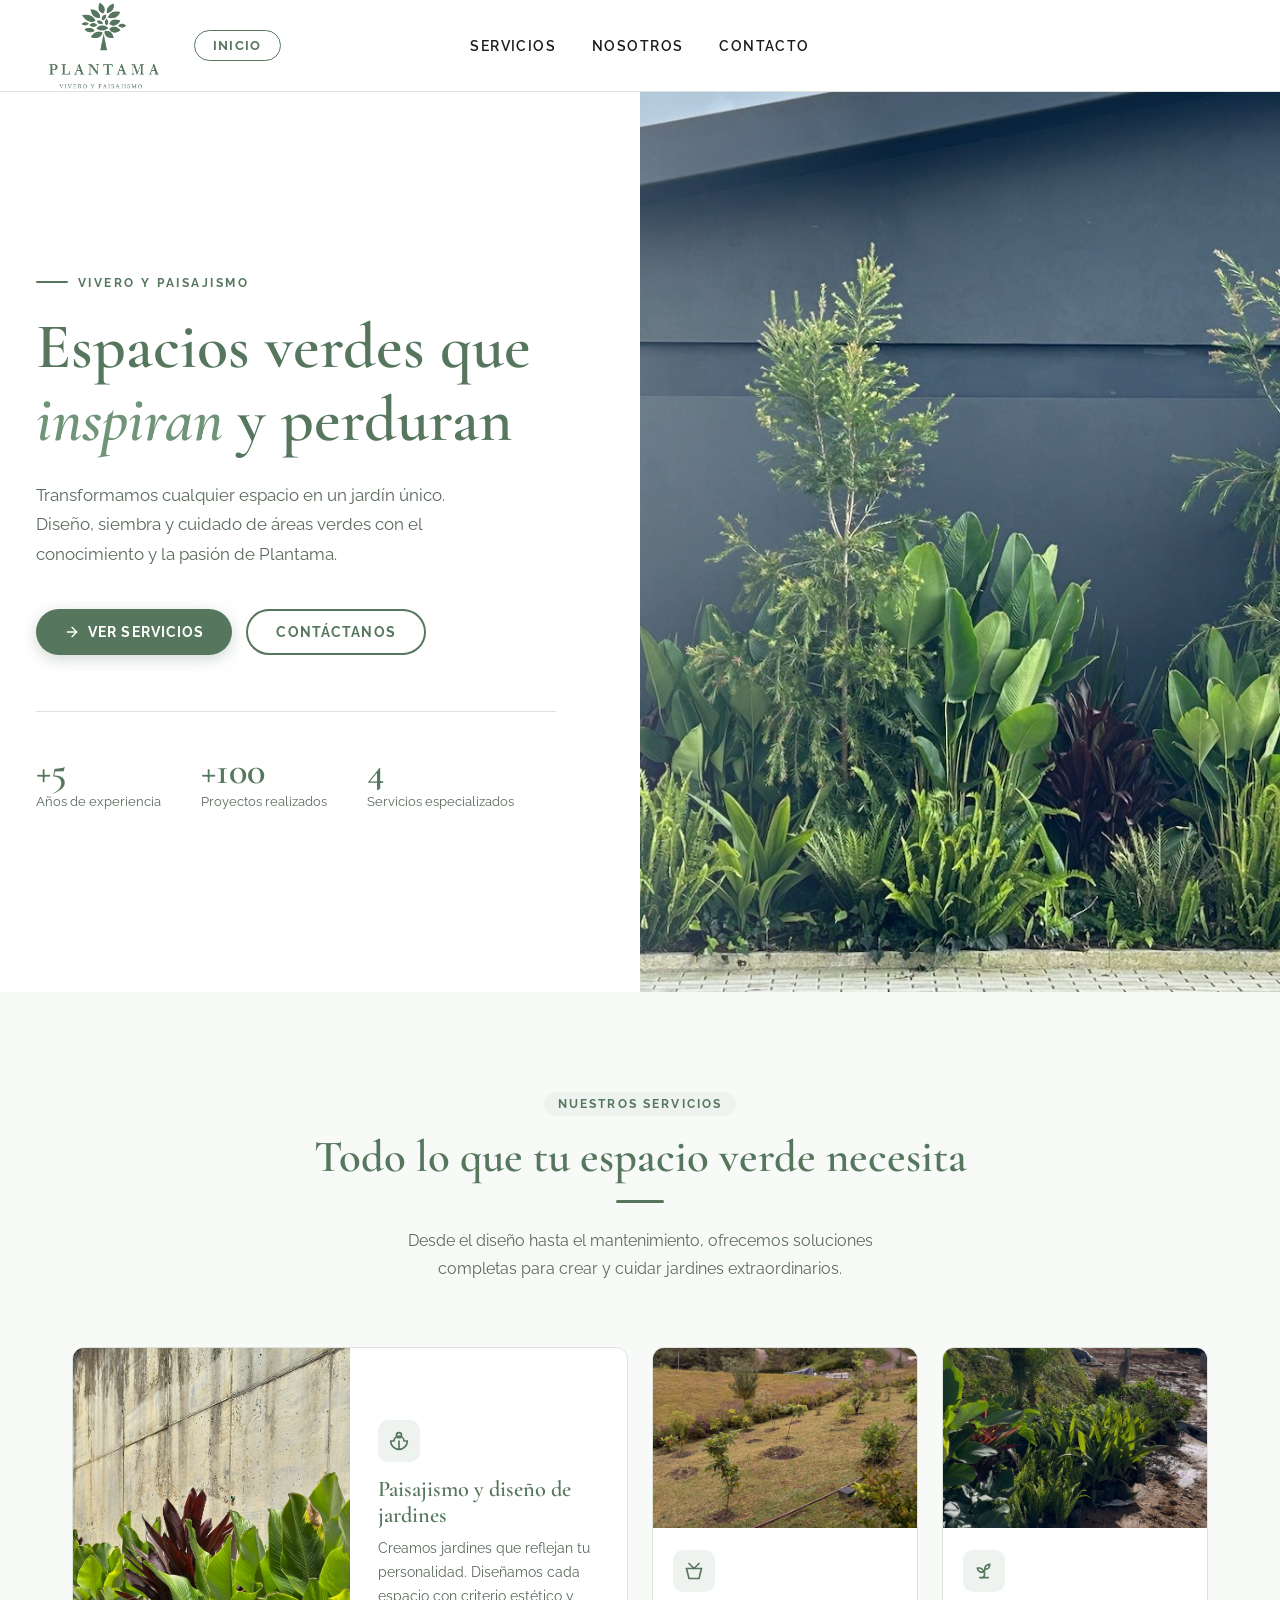
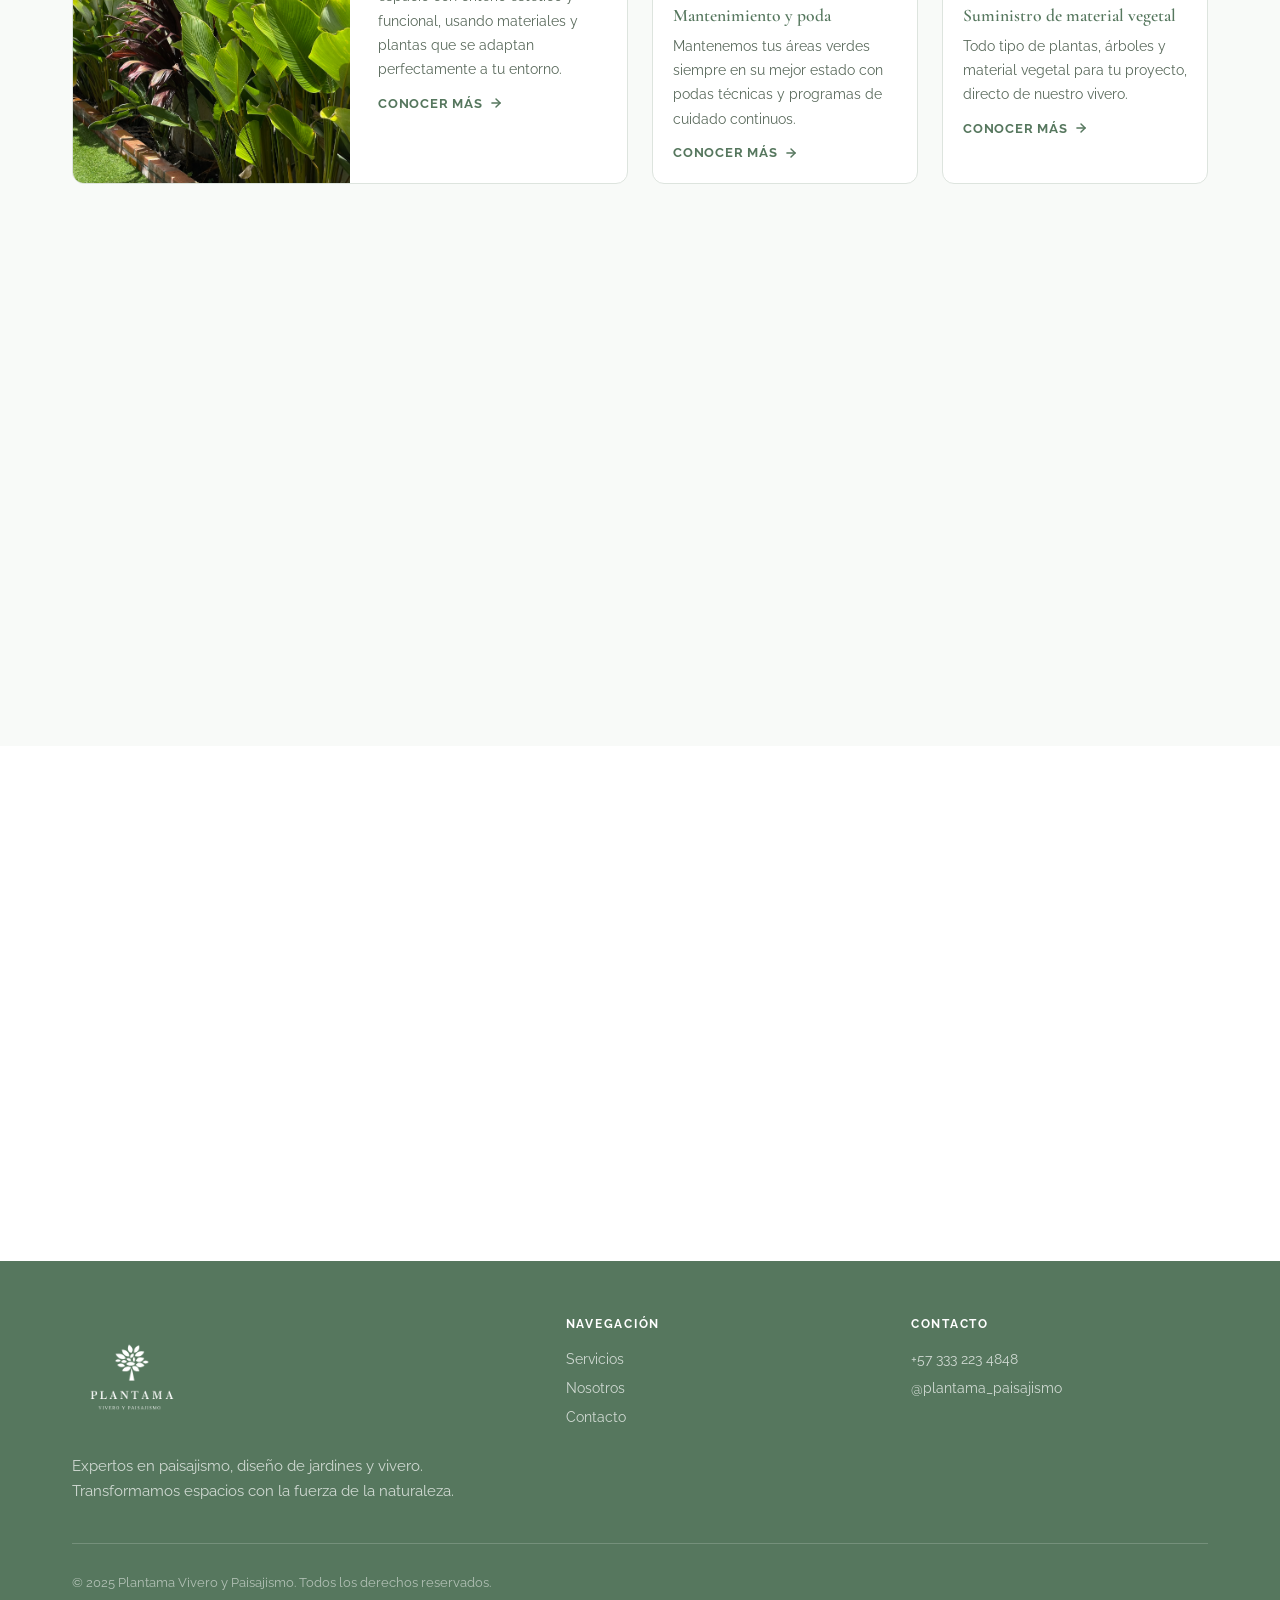
==== index.html @ 602cac9d "first commit" ====
<!DOCTYPE html>
<html lang="es">
<head>
  <meta charset="UTF-8" />
  <meta name="viewport" content="width=device-width, initial-scale=1.0" />
  <title>Plantama — Vivero y Paisajismo</title>
  <meta name="description" content="Plantama: expertos en paisajismo, diseño de jardines, mantenimiento de áreas verdes y vivero en Colombia." />

  <link rel="preconnect" href="https://fonts.googleapis.com" />
  <link rel="preconnect" href="https://fonts.gstatic.com" crossorigin />
  <link href="https://fonts.googleapis.com/css2?family=Cormorant+Garamond:ital,wght@0,400;0,500;0,600;1,400&family=Raleway:wght@400;500;600;700&display=swap" rel="stylesheet" />

  <link rel="stylesheet" href="assets/css/style.css" />
  <style>
    /* ── INDEX ESPECÍFICO ── */

    /* HERO */
    .hero {
      min-height: 100vh;
      display: grid;
      grid-template-columns: 1fr 1fr;
      align-items: center;
      padding-top: 92px;
      overflow: hidden;
    }
    .hero-content {
      padding: 80px 48px 80px 0;
      display: flex;
      flex-direction: column;
      align-items: flex-start;
    }
    .hero-eyebrow {
      font-family: 'Raleway', sans-serif;
      font-size: 0.78rem;
      font-weight: 700;
      letter-spacing: 0.2em;
      text-transform: uppercase;
      color: var(--verde);
      margin-bottom: 20px;
      display: flex;
      align-items: center;
      gap: 10px;
    }
    .hero-eyebrow::before {
      content: '';
      display: block;
      width: 32px; height: 2px;
      background: var(--verde);
      border-radius: 1px;
    }
    .hero h1 {
      margin-bottom: 24px;
      max-width: 520px;
    }
    .hero h1 em {
      font-style: italic;
      color: var(--verde-light);
    }
    .hero-desc {
      font-size: 1.05rem;
      max-width: 440px;
      margin-bottom: 40px;
    }
    .hero-ctas {
      display: flex;
      flex-wrap: wrap;
      gap: 14px;
    }
    .hero-stats {
      display: flex;
      gap: 40px;
      margin-top: 56px;
      padding-top: 40px;
      border-top: 1px solid var(--gris-borde);
      width: 100%;
    }
    .stat-num {
      font-family: 'Cormorant Garamond', serif;
      font-size: 2.4rem;
      font-weight: 600;
      color: var(--verde);
      line-height: 1;
    }
    .stat-label {
      font-size: 0.8rem;
      color: var(--texto-suave);
      margin-top: 4px;
    }

    .hero-visual {
      position: relative;
      height: 100vh;
      overflow: hidden;
    }
    .hero-img {
      width: 100%;
      height: 100%;
      object-fit: cover;
    }
    .hero-visual::before {
      content: '';
      position: absolute;
      inset: 0;
      background: linear-gradient(to right, rgba(255,255,255,0.18) 0%, transparent 40%);
      z-index: 1;
    }
    .hero-badge {
      position: absolute;
      bottom: 48px;
      left: -24px;
      background: var(--blanco);
      border-radius: var(--radio);
      padding: 18px 22px;
      box-shadow: var(--sombra);
      z-index: 2;
      display: flex;
      align-items: center;
      gap: 14px;
      min-width: 220px;
    }
    .hero-badge-icon {
      width: 44px; height: 44px;
      background: var(--verde-pale);
      border-radius: 10px;
      display: flex; align-items: center; justify-content: center;
    }
    .hero-badge-icon svg { color: var(--verde); }
    .hero-badge-text .num {
      font-family: 'Cormorant Garamond', serif;
      font-size: 1.3rem;
      font-weight: 600;
      color: var(--verde);
      line-height: 1;
    }
    .hero-badge-text .lbl {
      font-size: 0.75rem;
      color: var(--texto-suave);
    }

    /* SERVICIOS PREVIEW */
    .servicios-preview {
      padding: 100px 0;
      background: var(--gris-fondo);
    }
    .seccion-header {
      text-align: center;
      margin-bottom: 64px;
    }
    .servicios-grid {
      display: grid;
      grid-template-columns: repeat(4, 1fr);
      gap: 24px;
    }
    .serv-card {
      background: var(--blanco);
      border-radius: var(--radio);
      overflow: hidden;
      border: 1px solid var(--gris-borde);
      transition: all var(--transicion);
      cursor: pointer;
    }
    .serv-card:hover {
      transform: translateY(-6px);
      box-shadow: var(--sombra);
      border-color: var(--verde);
    }
    .serv-card-img {
      width: 100%;
      height: 180px;
      object-fit: cover;
    }
    .serv-card-body {
      padding: 22px 20px;
    }
    .serv-icon {
      width: 42px; height: 42px;
      background: var(--verde-pale);
      border-radius: 10px;
      display: flex; align-items: center; justify-content: center;
      margin-bottom: 14px;
      color: var(--verde);
    }
    .serv-card h3 {
      font-size: 1.1rem;
      margin-bottom: 8px;
    }
    .serv-card p {
      font-size: 0.87rem;
    }
    .serv-card-link {
      display: inline-flex;
      align-items: center;
      gap: 6px;
      margin-top: 14px;
      font-size: 0.82rem;
      font-weight: 700;
      color: var(--verde);
      text-transform: uppercase;
      letter-spacing: 0.06em;
      transition: gap var(--transicion);
    }
    .serv-card:hover .serv-card-link { gap: 10px; }

    /* SERV DESTACADO */
    .serv-destacado {
      grid-column: span 2;
      display: grid;
      grid-template-columns: 1fr 1fr;
    }
    .serv-destacado .serv-card-img {
      height: 100%;
      min-height: 260px;
    }
    .serv-destacado .serv-card-body {
      padding: 32px 28px;
      display: flex;
      flex-direction: column;
      justify-content: center;
    }
    .serv-destacado h3 {
      font-size: 1.4rem;
    }
    .badge-principal {
      display: inline-block;
      font-size: 0.7rem;
      font-weight: 700;
      letter-spacing: 0.1em;
      text-transform: uppercase;
      color: var(--blanco);
      background: var(--verde);
      padding: 3px 10px;
      border-radius: 50px;
      margin-bottom: 12px;
    }

    /* CTA BANNER */
    .cta-banner {
      padding: 100px 0;
    }
    .cta-inner {
      background: var(--verde);
      border-radius: 20px;
      padding: 72px 64px;
      display: flex;
      align-items: center;
      justify-content: space-between;
      gap: 40px;
      position: relative;
      overflow: hidden;
    }
    .cta-inner::before {
      content: '';
      position: absolute;
      top: -60px; right: -60px;
      width: 300px; height: 300px;
      background: rgba(255,255,255,0.06);
      border-radius: 50%;
    }
    .cta-inner::after {
      content: '';
      position: absolute;
      bottom: -80px; right: 120px;
      width: 200px; height: 200px;
      background: rgba(255,255,255,0.04);
      border-radius: 50%;
    }
    .cta-text h2 { color: var(--blanco); max-width: 480px; }
    .cta-text p { color: rgba(255,255,255,0.78); margin-top: 12px; max-width: 420px; }
    .cta-actions { display: flex; gap: 16px; flex-shrink: 0; flex-wrap: wrap; }
    .btn-blanco {
      background: var(--blanco);
      color: var(--verde);
      font-family: 'Raleway', sans-serif;
      font-weight: 700;
      font-size: 0.87rem;
      letter-spacing: 0.08em;
      text-transform: uppercase;
      padding: 13px 28px;
      border-radius: 50px;
      display: inline-flex;
      align-items: center;
      gap: 8px;
      transition: all var(--transicion);
    }
    .btn-blanco:hover {
      background: var(--verde-pale);
      transform: translateY(-2px);
    }
    .btn-outline-blanco {
      background: transparent;
      color: var(--blanco);
      border: 2px solid rgba(255,255,255,0.5);
      font-family: 'Raleway', sans-serif;
      font-weight: 700;
      font-size: 0.87rem;
      letter-spacing: 0.08em;
      text-transform: uppercase;
      padding: 13px 28px;
      border-radius: 50px;
      display: inline-flex;
      align-items: center;
      gap: 8px;
      transition: all var(--transicion);
    }
    .btn-outline-blanco:hover {
      border-color: var(--blanco);
      background: rgba(255,255,255,0.08);
      transform: translateY(-2px);
    }

    /* ── RESPONSIVE INDEX ── */
    @media (max-width: 1024px) {
      .servicios-grid { grid-template-columns: 1fr 1fr; }
      .serv-destacado { grid-column: span 2; }
    }
    @media (max-width: 768px) {
      .hero {
        grid-template-columns: 1fr;
        min-height: auto;
      }
      .hero-content {
        padding: 48px 0 40px;
        order: 2;
      }
      .hero-visual {
        height: 55vw;
        min-height: 260px;
        order: 1;
      }
      .hero-badge { left: 12px; bottom: 16px; }
      .hero-stats { gap: 28px; margin-top: 36px; padding-top: 28px; }
      .servicios-grid { grid-template-columns: 1fr; }
      .serv-destacado { grid-column: span 1; grid-template-columns: 1fr; }
      .serv-destacado .serv-card-img { height: 220px; }
      .cta-inner { flex-direction: column; padding: 48px 28px; text-align: center; }
      .cta-text h2, .cta-text p { max-width: 100%; }
      .cta-actions { justify-content: center; }
    }
  </style>
</head>
<body>

  <!-- ══ NAVBAR ══ -->
  <nav class="navbar">
    <div class="nav-inner">
      <div class="nav-brand">
        <a href="index.html" class="nav-logo">
          <img src="assets/img/logo.png" alt="Plantama Vivero y Paisajismo" />
        </a>
        <a href="index.html" class="btn-home">Inicio</a>
      </div>
      <ul class="nav-links">
        <li><a href="servicios.html">Servicios</a></li>
        <li><a href="nosotros.html">Nosotros</a></li>
        <li><a href="contacto.html">Contacto</a></li>
      </ul>
      <button class="hamburger" aria-label="Menú">
        <span></span><span></span><span></span>
      </button>
    </div>
  </nav>

  <!-- Mobile nav -->
  <div class="nav-mobile">
    <a href="servicios.html">Servicios</a>
    <a href="nosotros.html">Nosotros</a>
    <a href="contacto.html">Contacto</a>
  </div>

  <!-- ══ HERO ══ -->
  <section class="hero">
    <div class="container" style="display:contents;">
      <div class="hero-content container">
        <span class="hero-eyebrow">Vivero y Paisajismo</span>
        <h1>Espacios verdes que <em>inspiran</em> y perduran</h1>
        <p class="hero-desc">
          Transformamos cualquier espacio en un jardín único. Diseño, siembra y cuidado de áreas verdes con el conocimiento y la pasión de Plantama.
        </p>
        <div class="hero-ctas">
          <a href="servicios.html" class="btn btn-primary">
            <svg xmlns="http://www.w3.org/2000/svg" width="16" height="16" viewBox="0 0 24 24" fill="none" stroke="currentColor" stroke-width="2" stroke-linecap="round" stroke-linejoin="round"><path d="M5 12h14"/><path d="m12 5 7 7-7 7"/></svg>
            Ver servicios
          </a>
          <a href="contacto.html" class="btn btn-outline">Contáctanos</a>
        </div>
        <div class="hero-stats">
          <div>
            <div class="stat-num">+5</div>
            <div class="stat-label">Años de experiencia</div>
          </div>
          <div>
            <div class="stat-num">+100</div>
            <div class="stat-label">Proyectos realizados</div>
          </div>
          <div>
            <div class="stat-num">4</div>
            <div class="stat-label">Servicios especializados</div>
          </div>
        </div>
      </div>

      <div class="hero-visual">
        <img
          class="hero-img"
          src="/assets/img/cand_2_home.jpg"
          alt="Jardín diseñado por Plantama"
        />
        </div>
      </div>
  
    </div>
  </section>

  <!-- ══ SERVICIOS PREVIEW ══ -->
  <section class="servicios-preview">
    <div class="container">
      <div class="seccion-header reveal">
        <span class="etiqueta">Nuestros servicios</span>
        <h2>Todo lo que tu espacio verde necesita</h2>
        <div class="divisor centro"></div>
        <p style="max-width:520px;margin:0 auto;">Desde el diseño hasta el mantenimiento, ofrecemos soluciones completas para crear y cuidar jardines extraordinarios.</p>
      </div>

      <div class="servicios-grid">

        <!-- Paisajismo DESTACADO -->
        <article class="serv-card serv-destacado reveal">
          <img class="serv-card-img"
            src="/assets/img/Cand_ser_pais.HEIC"
            alt="Paisajismo y diseño de jardines" />
          <div class="serv-card-body">
            
            <div class="serv-icon">
              <svg xmlns="http://www.w3.org/2000/svg" width="20" height="20" viewBox="0 0 24 24" fill="none" stroke="currentColor" stroke-width="2" stroke-linecap="round" stroke-linejoin="round"><path d="M12 22V12"/><path d="M5 12H2a10 10 0 0 0 20 0h-3"/><circle cx="12" cy="5" r="3"/><path d="M6 12a6 6 0 0 1 12 0"/></svg>
            </div>
            <h3>Paisajismo y diseño de jardines</h3>
            <p>Creamos jardines que reflejan tu personalidad. Diseñamos cada espacio con criterio estético y funcional, usando materiales y plantas que se adaptan perfectamente a tu entorno.</p>
            <a href="servicios.html" class="serv-card-link">
              Conocer más
              <svg xmlns="http://www.w3.org/2000/svg" width="14" height="14" viewBox="0 0 24 24" fill="none" stroke="currentColor" stroke-width="2.5" stroke-linecap="round" stroke-linejoin="round"><path d="M5 12h14"/><path d="m12 5 7 7-7 7"/></svg>
            </a>
          </div>
        </article>

        <!-- Mantenimiento -->
        <article class="serv-card reveal">
          <img class="serv-card-img"
            src="/assets/img/Cand-man.jpg"
            alt="Mantenimiento y poda" />
          <div class="serv-card-body">
            <div class="serv-icon">
              <svg xmlns="http://www.w3.org/2000/svg" width="20" height="20" viewBox="0 0 24 24" fill="none" stroke="currentColor" stroke-width="2" stroke-linecap="round" stroke-linejoin="round"><path d="m6 3 6 6 6-6"/><path d="M3 9h18"/><path d="M3 9l3 12h12l3-12"/></svg>
            </div>
            <h3>Mantenimiento y poda</h3>
            <p>Mantenemos tus áreas verdes siempre en su mejor estado con podas técnicas y programas de cuidado continuos.</p>
            <a href="servicios.html" class="serv-card-link">
              Conocer más
              <svg xmlns="http://www.w3.org/2000/svg" width="14" height="14" viewBox="0 0 24 24" fill="none" stroke="currentColor" stroke-width="2.5" stroke-linecap="round" stroke-linejoin="round"><path d="M5 12h14"/><path d="m12 5 7 7-7 7"/></svg>
            </a>
          </div>
        </article>

        <!-- Suministro -->
        <article class="serv-card reveal">
          <img class="serv-card-img"
            src="/assets/img/Cand sum.jpg"
            alt="Suministro de material vegetal" />
          <div class="serv-card-body">
            <div class="serv-icon">
              <svg xmlns="http://www.w3.org/2000/svg" width="20" height="20" viewBox="0 0 24 24" fill="none" stroke="currentColor" stroke-width="2" stroke-linecap="round" stroke-linejoin="round"><path d="M7 20h10"/><path d="M10 20c5.5-2.5.8-6.4 3-10"/><path d="M9.5 9.4c1.1.8 1.8 2.2 2.3 3.7-2 .4-3.5.4-4.8-.3-1.2-.6-2.3-1.9-3-4.2 2.8-.5 4.4 0 5.5.8z"/><path d="M14.1 6a7 7 0 0 0-1.1 4c1.9-.1 3.3-.6 4.3-1.4 1-1 1.6-2.3 1.7-4.6-2.7.1-4 1-4.9 2z"/></svg>
            </div>
            <h3>Suministro de material vegetal</h3>
            <p>Todo tipo de plantas, árboles y material vegetal para tu proyecto, directo de nuestro vivero.</p>
            <a href="servicios.html" class="serv-card-link">
              Conocer más
              <svg xmlns="http://www.w3.org/2000/svg" width="14" height="14" viewBox="0 0 24 24" fill="none" stroke="currentColor" stroke-width="2.5" stroke-linecap="round" stroke-linejoin="round"><path d="M5 12h14"/><path d="m12 5 7 7-7 7"/></svg>
            </a>
          </div>
        </article>

        <!-- Asesoría -->
        <article class="serv-card reveal">
          <img class="serv-card-img"
            src="/assets/img/Serv_tec.jpg"
            alt="Asesoría técnica profesional" />
          <div class="serv-card-body">
            <div class="serv-icon">
              <svg xmlns="http://www.w3.org/2000/svg" width="20" height="20" viewBox="0 0 24 24" fill="none" stroke="currentColor" stroke-width="2" stroke-linecap="round" stroke-linejoin="round"><circle cx="12" cy="8" r="5"/><path d="M20 21a8 8 0 0 0-16 0"/><path d="m9 11 3 3L22 4"/></svg>
            </div>
            <h3>Asesoría técnica profesional</h3>
            <p>Guía experta para tomar las mejores decisiones sobre tus espacios verdes, plantas y proyectos de jardinería.</p>
            <a href="servicios.html" class="serv-card-link">
              Conocer más
              <svg xmlns="http://www.w3.org/2000/svg" width="14" height="14" viewBox="0 0 24 24" fill="none" stroke="currentColor" stroke-width="2.5" stroke-linecap="round" stroke-linejoin="round"><path d="M5 12h14"/><path d="m12 5 7 7-7 7"/></svg>
            </a>
          </div>
        </article>

      </div>
    </div>
  </section>

  <!-- ══ CTA BANNER ══ -->
  <section class="cta-banner">
    <div class="container">
      <div class="cta-inner reveal">
        <div class="cta-text">
          <h2>¿Listo para transformar tu espacio?</h2>
          <p>Cuéntanos tu proyecto y te ayudamos a hacer realidad el jardín que siempre imaginaste.</p>
        </div>
        <div class="cta-actions">
          <a href="https://wa.me/573332234848" target="_blank" rel="noopener" class="btn-blanco">
            <svg xmlns="http://www.w3.org/2000/svg" width="18" height="18" viewBox="0 0 24 24" fill="none" stroke="currentColor" stroke-width="2" stroke-linecap="round" stroke-linejoin="round"><path d="M22 16.92v3a2 2 0 0 1-2.18 2 19.79 19.79 0 0 1-8.63-3.07A19.5 19.5 0 0 1 4.69 12 19.79 19.79 0 0 1 1.61 3.4 2 2 0 0 1 3.59 1h3a2 2 0 0 1 2 1.72c.127.96.361 1.903.7 2.81a2 2 0 0 1-.45 2.11L7.91 8.54a16 16 0 0 0 5.55 5.55l.97-.97a2 2 0 0 1 2.11-.45c.907.339 1.85.573 2.81.7A2 2 0 0 1 22 16.92z"/></svg>
            WhatsApp
          </a>
          <a href="contacto.html" class="btn-outline-blanco">Ver contacto</a>
        </div>
      </div>
    </div>
  </section>

  <!-- ══ FOOTER ══ -->
  <footer>
    <div class="container">
      <div class="footer-grid">
        <div class="footer-brand">
          <img src="assets/img/logo.png" alt="Plantama" />
          <p>Expertos en paisajismo, diseño de jardines y vivero. Transformamos espacios con la fuerza de la naturaleza.</p>
        </div>
        <div class="footer-col">
          <h4>Navegación</h4>
          <ul>
            <li><a href="servicios.html">Servicios</a></li>
            <li><a href="nosotros.html">Nosotros</a></li>
            <li><a href="contacto.html">Contacto</a></li>
          </ul>
        </div>
        <div class="footer-col">
          <h4>Contacto</h4>
          <ul>
            <li><a href="https://wa.me/573332234848" target="_blank" rel="noopener">+57 333 223 4848</a></li>
            <li><a href="https://instagram.com/plantama_paisajismo" target="_blank" rel="noopener">@plantama_paisajismo</a></li>
          </ul>
        </div>
      </div>
      <div class="footer-bottom">
        <p>© 2025 Plantama Vivero y Paisajismo. Todos los derechos reservados.</p>
      </div>
    </div>
  </footer>

  <script src="assets/js/main.js"></script>
</body>
</html>
---- assets/css/style.css ----
/* =============================
   PLANTAMA — Global Stylesheet
   Verde: #56775e | Blanco: #fff | Gris: #f4f6f4 | Texto: #1a1a1a
   ============================= */

:root {
  --verde:       #56775e;
  --verde-light: #6f9478;
  --verde-pale:  #eef3ef;
  --blanco:      #ffffff;
  --gris-fondo:  #f8faf8;
  --gris-borde:  #dde4de;
  --texto:       #1a1a1a;
  --texto-suave: #5a6a5c;
  --sombra:      0 4px 24px rgba(86,119,94,0.10);
  --radio:       12px;
  --transicion:  0.3s ease;
}

* { margin: 0; padding: 0; box-sizing: border-box; }

html { scroll-behavior: smooth; }

body {
  font-family: 'Raleway', sans-serif;
  color: var(--texto);
  background: var(--blanco);
  overflow-x: hidden;
}

/* ── TIPOGRAFÍA ── */
h1, h2, h3, h4 {
  font-family: 'Cormorant Garamond', serif;
  color: var(--verde);
  line-height: 1.15;
}
h1 { font-size: clamp(2.4rem, 6vw, 4rem); font-weight: 600; }
h2 { font-size: clamp(1.8rem, 4vw, 2.8rem); font-weight: 600; }
h3 { font-size: 1.35rem; font-weight: 600; }
h4 { font-size: 1.1rem; }
p  { line-height: 1.75; color: var(--texto-suave); }

a { text-decoration: none; color: inherit; }

img { max-width: 100%; display: block; }

/* ── NAVBAR ── */
.navbar {
  position: fixed;
  top: 0; left: 0; right: 0;
  z-index: 1000;
  background: rgba(255,255,255,0.96);
  backdrop-filter: blur(12px);
  border-bottom: 1px solid var(--gris-borde);
  height: 92px;
  display: flex;
  align-items: center;
}

.nav-inner {
  position: relative;
  width: 100%;
  max-width: none;
  margin: 0;
  padding: 0 24px;
  display: flex;
  align-items: center;
  justify-content: space-between;
}

.nav-brand {
  display: flex;
  align-items: center;
  gap: 10px;
}

.nav-logo {
  display: flex;
  align-items: center;
  gap: 12px;
}
.nav-logo img {
  height: 160px;
  width: auto;
  object-fit: contain;
}

.nav-links {
  position: absolute;
  left: 50%;
  transform: translateX(-50%);
  display: flex;
  align-items: center;
  gap: 36px;
  list-style: none;
}

.nav-links a {
  font-family: 'Raleway', sans-serif;
  font-size: 0.88rem;
  font-weight: 600;
  letter-spacing: 0.1em;
  text-transform: uppercase;
  color: var(--texto);
  transition: color var(--transicion);
  position: relative;
  padding-bottom: 4px;
}
.nav-links a::after {
  content: '';
  position: absolute;
  bottom: 0; left: 0;
  width: 0; height: 2px;
  background: var(--verde);
  transition: width var(--transicion);
}
.nav-links a:hover,
.nav-links a.activo { color: var(--verde); }
.nav-links a:hover::after,
.nav-links a.activo::after { width: 100%; }

/* Botón Home */
.btn-home {
  font-family: 'Raleway', sans-serif;
  font-size: 0.8rem;
  font-weight: 700;
  letter-spacing: 0.1em;
  text-transform: uppercase;
  color: var(--verde);
  border: 1.5px solid var(--verde);
  padding: 7px 18px;
  border-radius: 50px;
  margin-left: 0;
  transition: all var(--transicion);
  white-space: nowrap;
}
.btn-home:hover {
  background: var(--verde);
  color: var(--blanco);
}

/* Hamburger */
.hamburger {
  display: none;
  flex-direction: column;
  gap: 5px;
  cursor: pointer;
  background: none;
  border: none;
  padding: 4px;
}
.hamburger span {
  display: block;
  width: 26px; height: 2px;
  background: var(--verde);
  border-radius: 2px;
  transition: all var(--transicion);
}
.hamburger.open span:nth-child(1) { transform: translateY(7px) rotate(45deg); }
.hamburger.open span:nth-child(2) { opacity: 0; }
.hamburger.open span:nth-child(3) { transform: translateY(-7px) rotate(-45deg); }

/* Mobile menu */
.nav-mobile {
  display: none;
  flex-direction: column;
  position: fixed;
  top: 92px; left: 0; right: 0;
  background: var(--blanco);
  border-bottom: 1px solid var(--gris-borde);
  padding: 20px 32px 28px;
  gap: 20px;
  z-index: 999;
  box-shadow: 0 8px 24px rgba(0,0,0,0.08);
}
.nav-mobile.visible { display: flex; }
.nav-mobile a {
  font-family: 'Raleway', sans-serif;
  font-size: 1rem;
  font-weight: 600;
  letter-spacing: 0.08em;
  text-transform: uppercase;
  color: var(--texto);
  padding: 10px 0;
  border-bottom: 1px solid var(--gris-borde);
  transition: color var(--transicion);
}
.nav-mobile a:hover, .nav-mobile a.activo { color: var(--verde); }

/* ── BOTONES ── */
.btn {
  display: inline-flex;
  align-items: center;
  gap: 8px;
  padding: 13px 28px;
  border-radius: 50px;
  font-family: 'Raleway', sans-serif;
  font-weight: 700;
  font-size: 0.87rem;
  letter-spacing: 0.08em;
  text-transform: uppercase;
  cursor: pointer;
  border: none;
  transition: all var(--transicion);
}
.btn-primary {
  background: var(--verde);
  color: var(--blanco);
  box-shadow: 0 4px 16px rgba(86,119,94,0.28);
}
.btn-primary:hover {
  background: var(--verde-light);
  transform: translateY(-2px);
  box-shadow: 0 8px 24px rgba(86,119,94,0.32);
}
.btn-outline {
  background: transparent;
  color: var(--verde);
  border: 2px solid var(--verde);
}
.btn-outline:hover {
  background: var(--verde);
  color: var(--blanco);
  transform: translateY(-2px);
}

/* ── CONTENEDOR ── */
.container {
  max-width: 1200px;
  margin: 0 auto;
  padding: 0 32px;
}

/* ── ETIQUETA SECCIÓN ── */
.etiqueta {
  display: inline-block;
  font-size: 0.75rem;
  font-weight: 700;
  letter-spacing: 0.18em;
  text-transform: uppercase;
  color: var(--verde);
  background: var(--verde-pale);
  padding: 5px 14px;
  border-radius: 50px;
  margin-bottom: 16px;
}

/* ── DIVISOR DECORATIVO ── */
.divisor {
  width: 48px;
  height: 3px;
  background: var(--verde);
  border-radius: 2px;
  margin: 16px 0 24px;
}
.divisor.centro { margin: 16px auto 24px; }

/* ── FOOTER ── */
footer {
  background: var(--verde);
  color: var(--blanco);
  padding: 56px 0 32px;
}
.footer-grid {
  display: grid;
  grid-template-columns: 1.5fr 1fr 1fr;
  gap: 48px;
  padding-bottom: 40px;
  border-bottom: 1px solid rgba(255,255,255,0.18);
}
.footer-brand img {
  height: 120px;
  filter: brightness(0) invert(1);
  margin-bottom: 16px;
}
.footer-brand p {
  color: rgba(255,255,255,0.72);
  font-size: 0.92rem;
  line-height: 1.7;
}
.footer-col h4 {
  color: var(--blanco);
  font-family: 'Raleway', sans-serif;
  font-size: 0.78rem;
  font-weight: 700;
  letter-spacing: 0.14em;
  text-transform: uppercase;
  margin-bottom: 18px;
}
.footer-col ul { list-style: none; display: flex; flex-direction: column; gap: 10px; }
.footer-col ul a {
  color: rgba(255,255,255,0.72);
  font-size: 0.9rem;
  transition: color var(--transicion);
}
.footer-col ul a:hover { color: var(--blanco); }
.footer-bottom {
  padding-top: 28px;
  display: flex;
  align-items: center;
  justify-content: space-between;
  flex-wrap: wrap;
  gap: 12px;
}
.footer-bottom p {
  color: rgba(255,255,255,0.55);
  font-size: 0.82rem;
}

/* ── ANIMACIONES REVEAL ── */
.reveal {
  opacity: 0;
  transform: translateY(28px);
  transition: opacity 0.65s ease, transform 0.65s ease;
}
.reveal.visible {
  opacity: 1;
  transform: translateY(0);
}

/* ── RESPONSIVE ── */
@media (max-width: 768px) {
  .nav-brand { gap: 8px; }
  .nav-logo img { height: 54px; }
  .btn-home {
    font-size: 0.68rem;
    padding: 5px 10px;
    letter-spacing: 0.08em;
  }
  .nav-links { display: none; }
  .hamburger { display: flex; }
  .container { padding: 0 20px; }
  .footer-grid { grid-template-columns: 1fr; gap: 32px; }
  .footer-bottom { flex-direction: column; align-items: flex-start; }
}
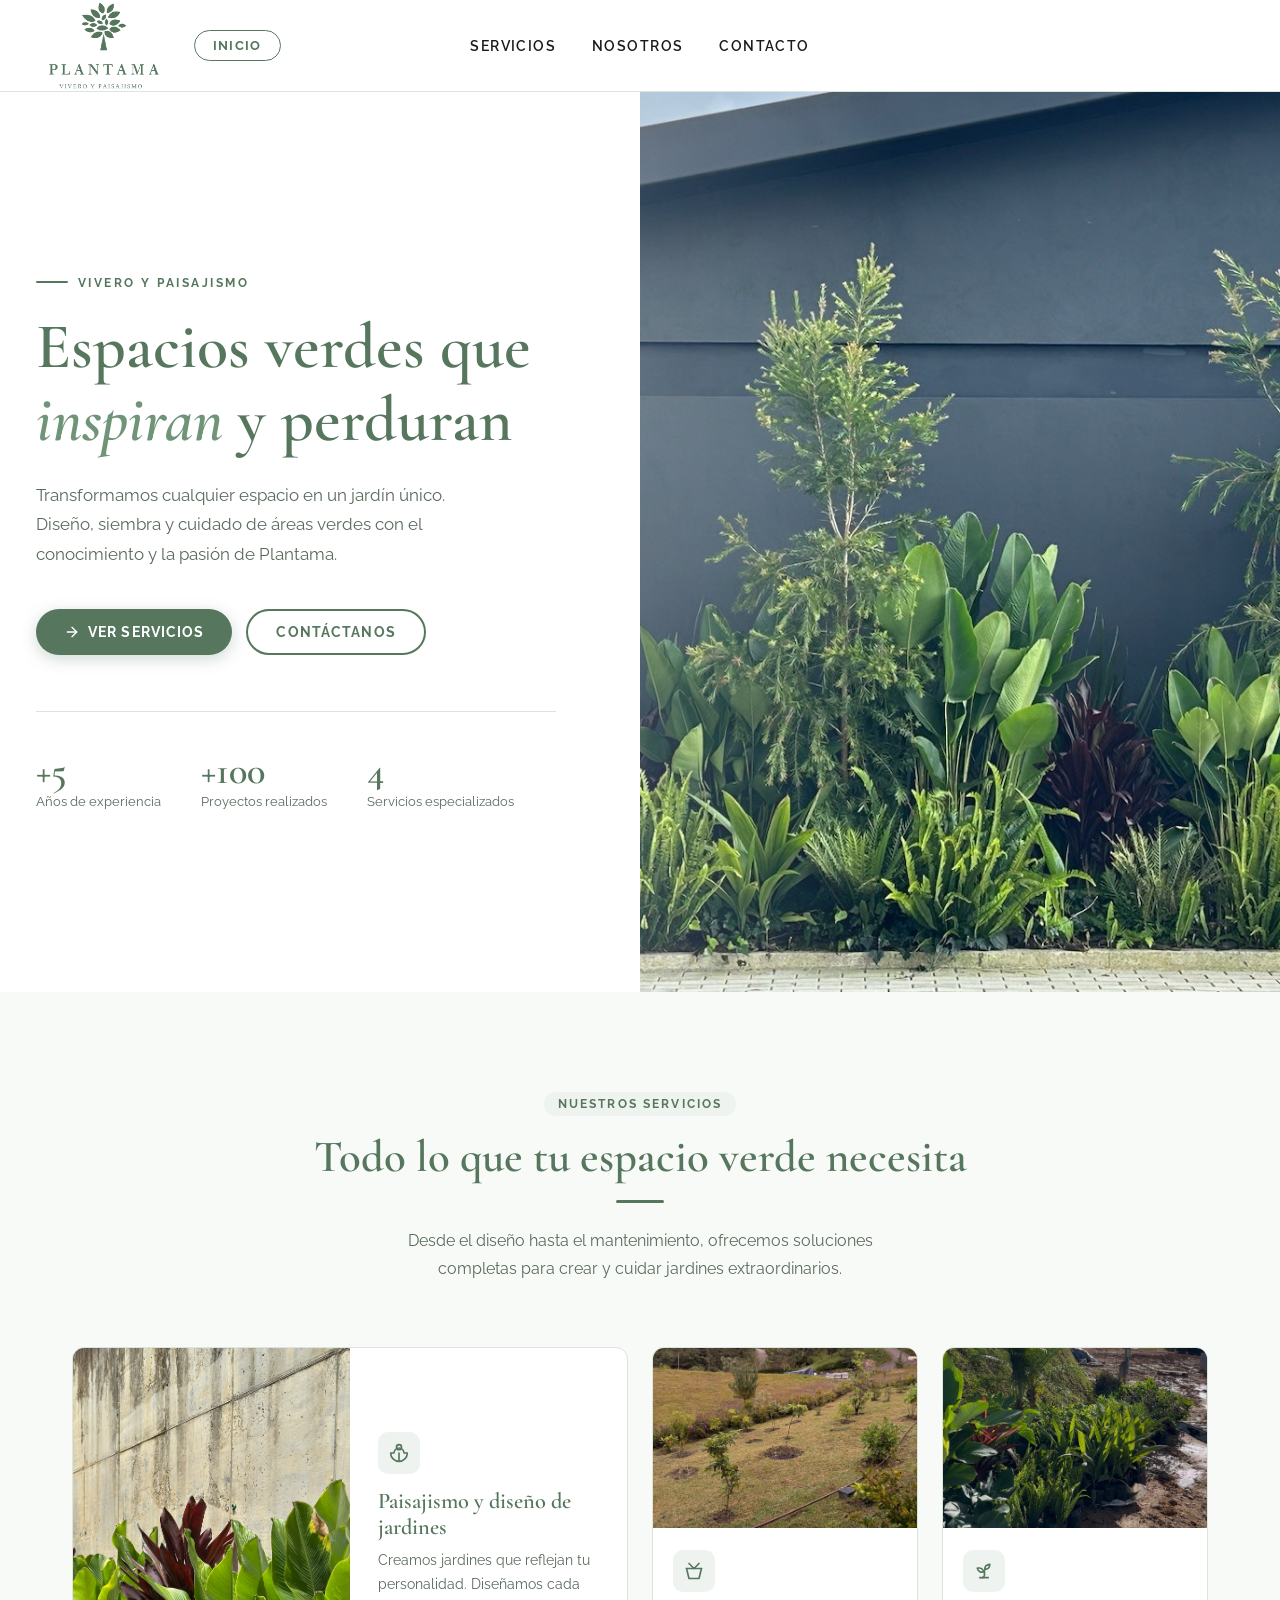
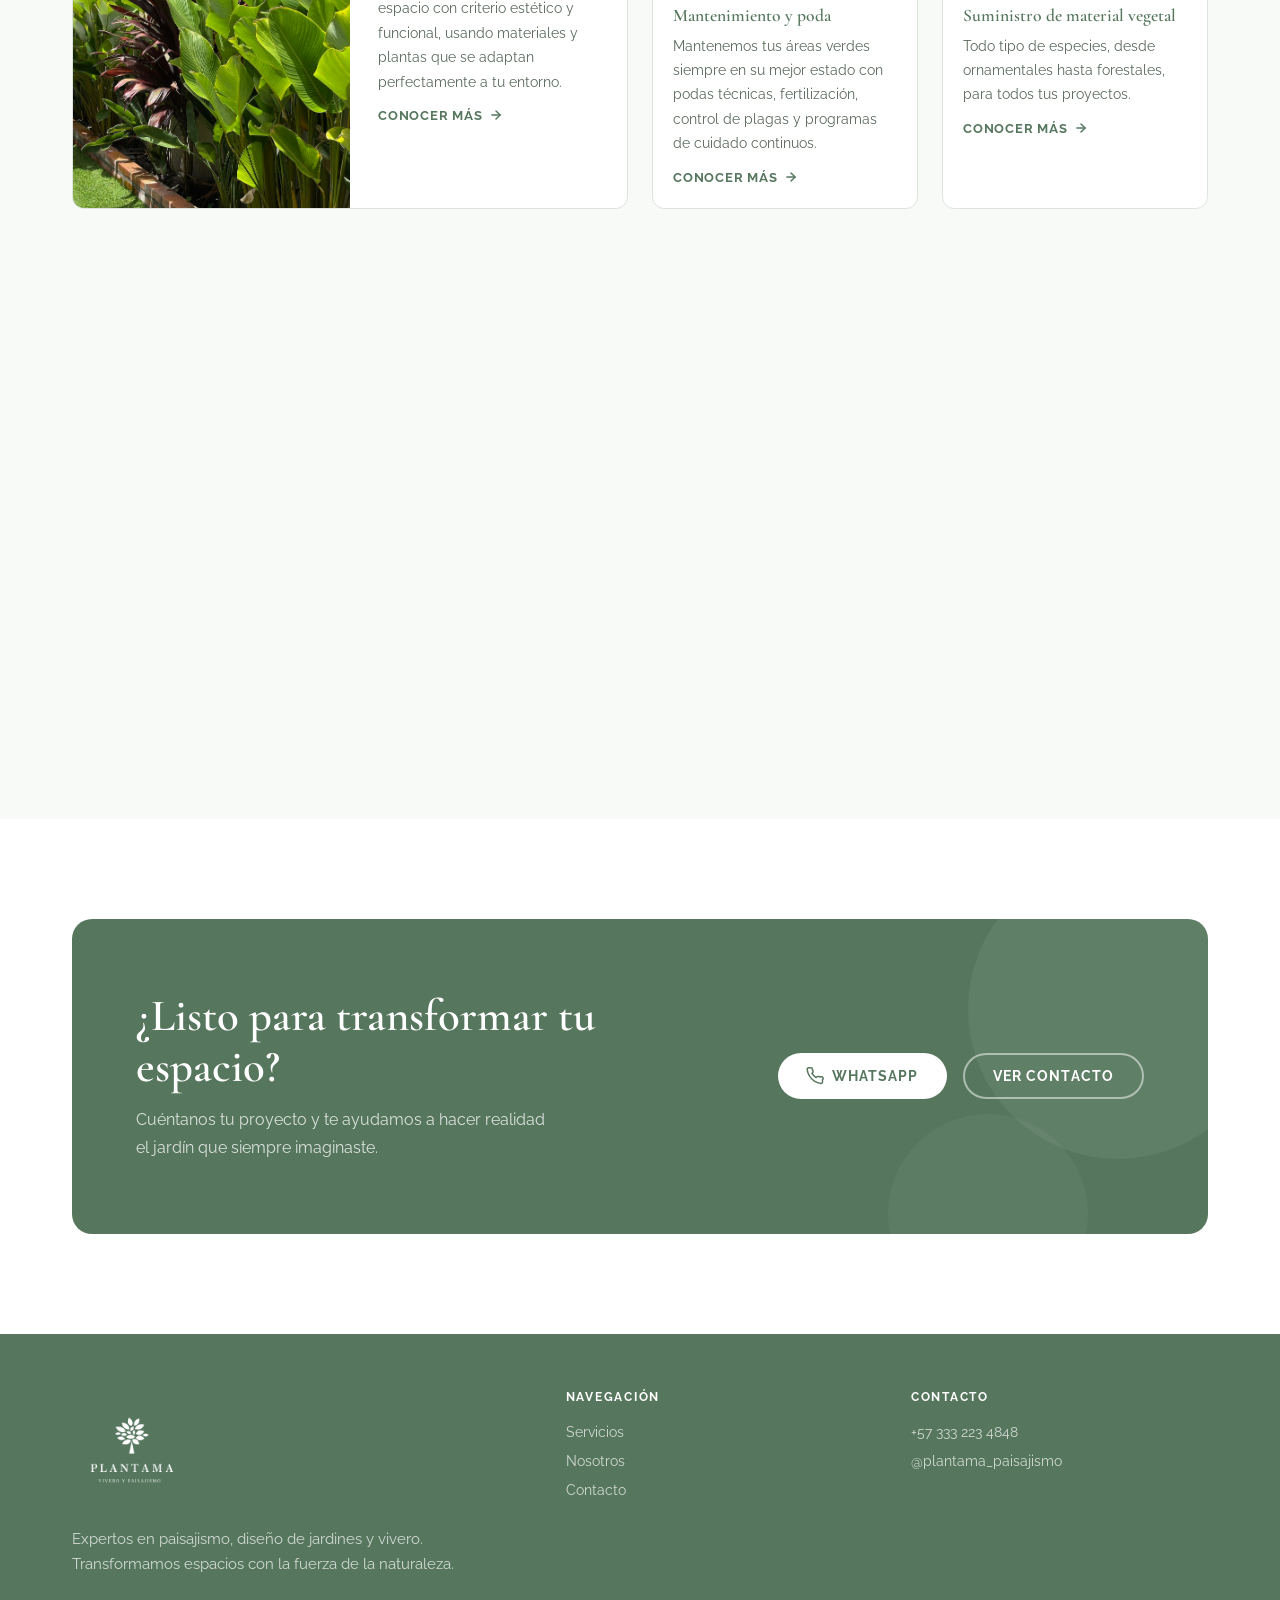
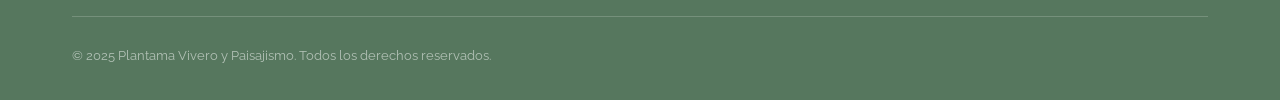
==== commit 25b58d8c: "Last details, text acording to the bussines and add the last image and a favicon" ====
--- a/index.html
+++ b/index.html
@@ -1,6 +1,8 @@
 <!DOCTYPE html>
 <html lang="es">
 <head>
+
+  <link rel="icon" type="image/png" href="assets/img/favicon_circular_32.png">
   <meta charset="UTF-8" />
   <meta name="viewport" content="width=device-width, initial-scale=1.0" />
   <title>Plantama — Vivero y Paisajismo</title>
@@ -319,7 +321,7 @@
         min-height: auto;
       }
       .hero-content {
-        padding: 48px 0 40px;
+        padding: 48px 0 40px 14px;
         order: 2;
       }
       .hero-visual {
@@ -452,7 +454,7 @@
               <svg xmlns="http://www.w3.org/2000/svg" width="20" height="20" viewBox="0 0 24 24" fill="none" stroke="currentColor" stroke-width="2" stroke-linecap="round" stroke-linejoin="round"><path d="m6 3 6 6 6-6"/><path d="M3 9h18"/><path d="M3 9l3 12h12l3-12"/></svg>
             </div>
             <h3>Mantenimiento y poda</h3>
-            <p>Mantenemos tus áreas verdes siempre en su mejor estado con podas técnicas y programas de cuidado continuos.</p>
+            <p>Mantenemos tus áreas verdes siempre en su mejor estado con podas técnicas, fertilización, control de plagas y programas de cuidado continuos.</p>
             <a href="servicios.html" class="serv-card-link">
               Conocer más
               <svg xmlns="http://www.w3.org/2000/svg" width="14" height="14" viewBox="0 0 24 24" fill="none" stroke="currentColor" stroke-width="2.5" stroke-linecap="round" stroke-linejoin="round"><path d="M5 12h14"/><path d="m12 5 7 7-7 7"/></svg>
@@ -470,7 +472,7 @@
               <svg xmlns="http://www.w3.org/2000/svg" width="20" height="20" viewBox="0 0 24 24" fill="none" stroke="currentColor" stroke-width="2" stroke-linecap="round" stroke-linejoin="round"><path d="M7 20h10"/><path d="M10 20c5.5-2.5.8-6.4 3-10"/><path d="M9.5 9.4c1.1.8 1.8 2.2 2.3 3.7-2 .4-3.5.4-4.8-.3-1.2-.6-2.3-1.9-3-4.2 2.8-.5 4.4 0 5.5.8z"/><path d="M14.1 6a7 7 0 0 0-1.1 4c1.9-.1 3.3-.6 4.3-1.4 1-1 1.6-2.3 1.7-4.6-2.7.1-4 1-4.9 2z"/></svg>
             </div>
             <h3>Suministro de material vegetal</h3>
-            <p>Todo tipo de plantas, árboles y material vegetal para tu proyecto, directo de nuestro vivero.</p>
+            <p>Todo tipo de especies, desde ornamentales hasta forestales, para todos tus proyectos.</p>
             <a href="servicios.html" class="serv-card-link">
               Conocer más
               <svg xmlns="http://www.w3.org/2000/svg" width="14" height="14" viewBox="0 0 24 24" fill="none" stroke="currentColor" stroke-width="2.5" stroke-linecap="round" stroke-linejoin="round"><path d="M5 12h14"/><path d="m12 5 7 7-7 7"/></svg>
@@ -488,7 +490,7 @@
               <svg xmlns="http://www.w3.org/2000/svg" width="20" height="20" viewBox="0 0 24 24" fill="none" stroke="currentColor" stroke-width="2" stroke-linecap="round" stroke-linejoin="round"><circle cx="12" cy="8" r="5"/><path d="M20 21a8 8 0 0 0-16 0"/><path d="m9 11 3 3L22 4"/></svg>
             </div>
             <h3>Asesoría técnica profesional</h3>
-            <p>Guía experta para tomar las mejores decisiones sobre tus espacios verdes, plantas y proyectos de jardinería.</p>
+            <p>Contamos con nuestro agronónomo, con una amplia experiencia en plantas ornamentales, árboles frutales, dispuesto a resolver todas tus inquietudes.</p>
             <a href="servicios.html" class="serv-card-link">
               Conocer más
               <svg xmlns="http://www.w3.org/2000/svg" width="14" height="14" viewBox="0 0 24 24" fill="none" stroke="currentColor" stroke-width="2.5" stroke-linecap="round" stroke-linejoin="round"><path d="M5 12h14"/><path d="m12 5 7 7-7 7"/></svg>
--- a/assets/css/style.css
+++ b/assets/css/style.css
@@ -321,7 +321,7 @@
 /* ── RESPONSIVE ── */
 @media (max-width: 768px) {
   .nav-brand { gap: 8px; }
-  .nav-logo img { height: 54px; }
+  .nav-logo img { height: 140px; }
   .btn-home {
     font-size: 0.68rem;
     padding: 5px 10px;
